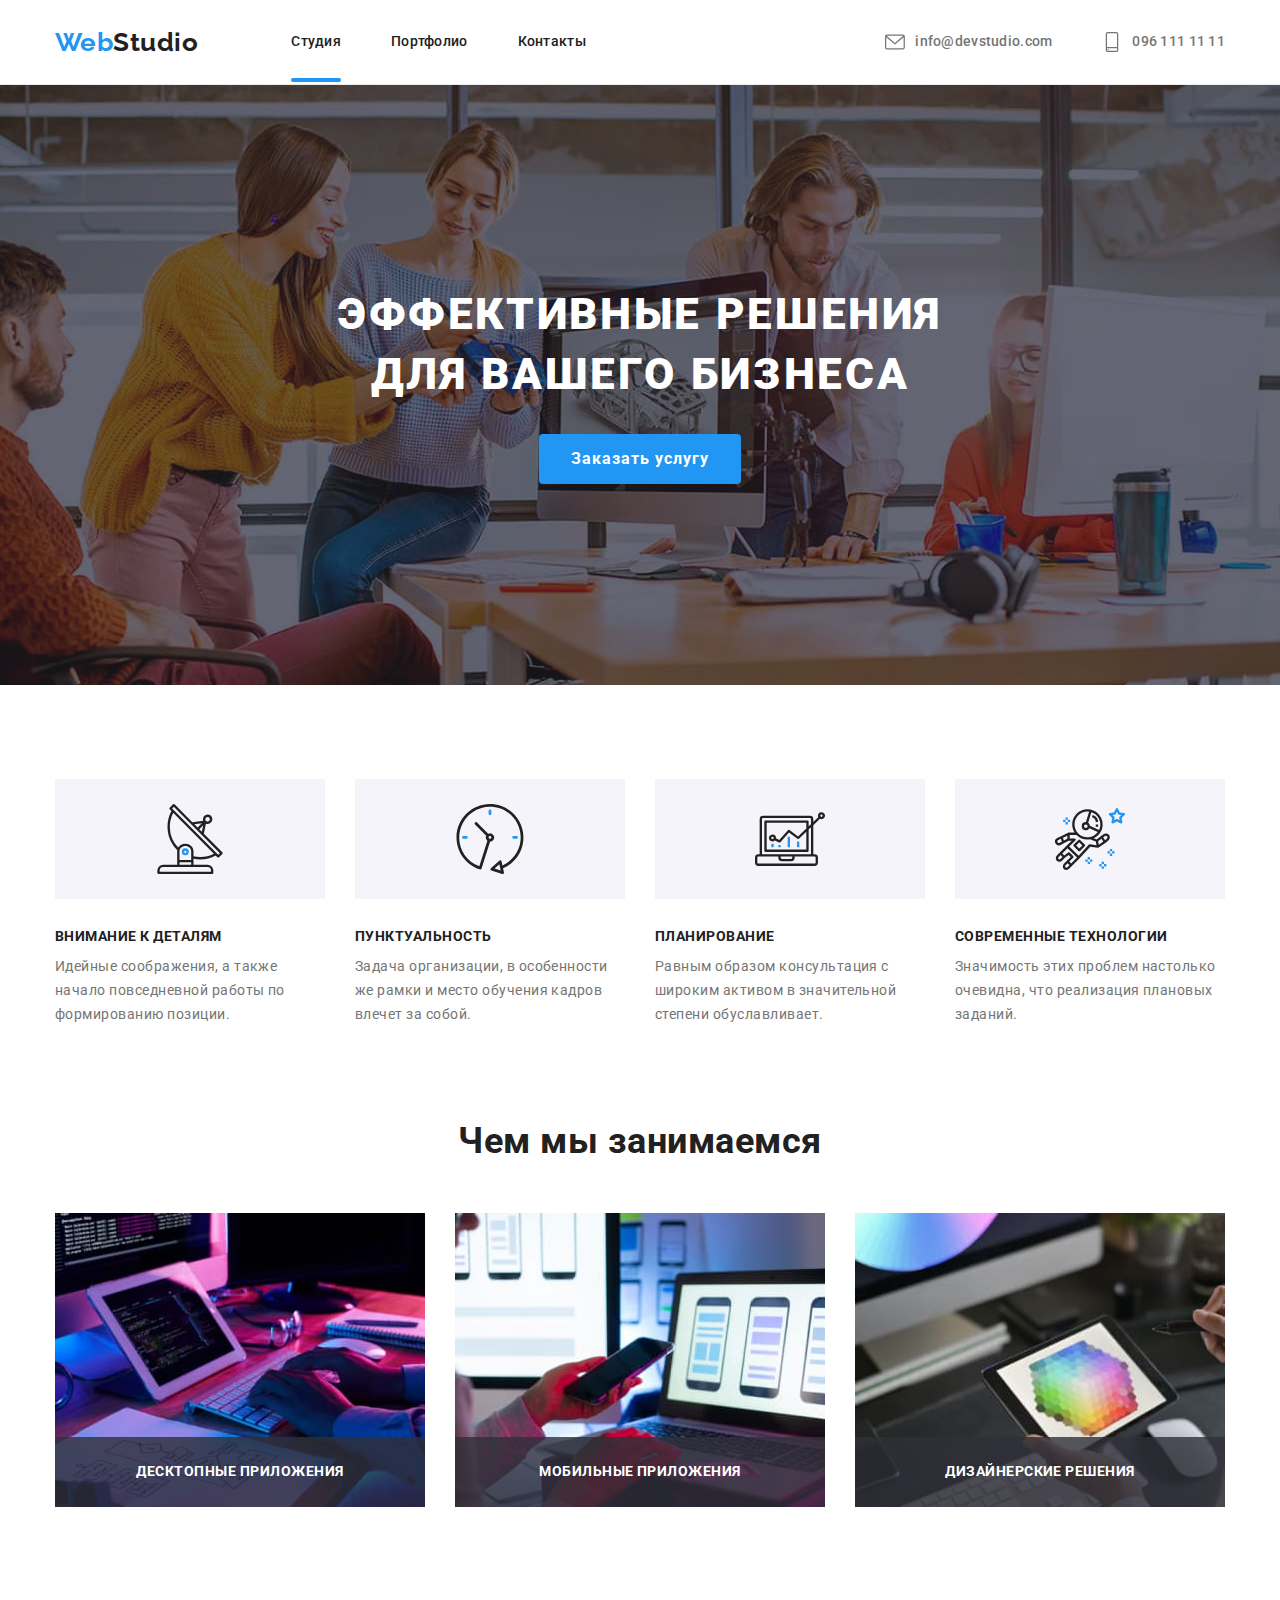
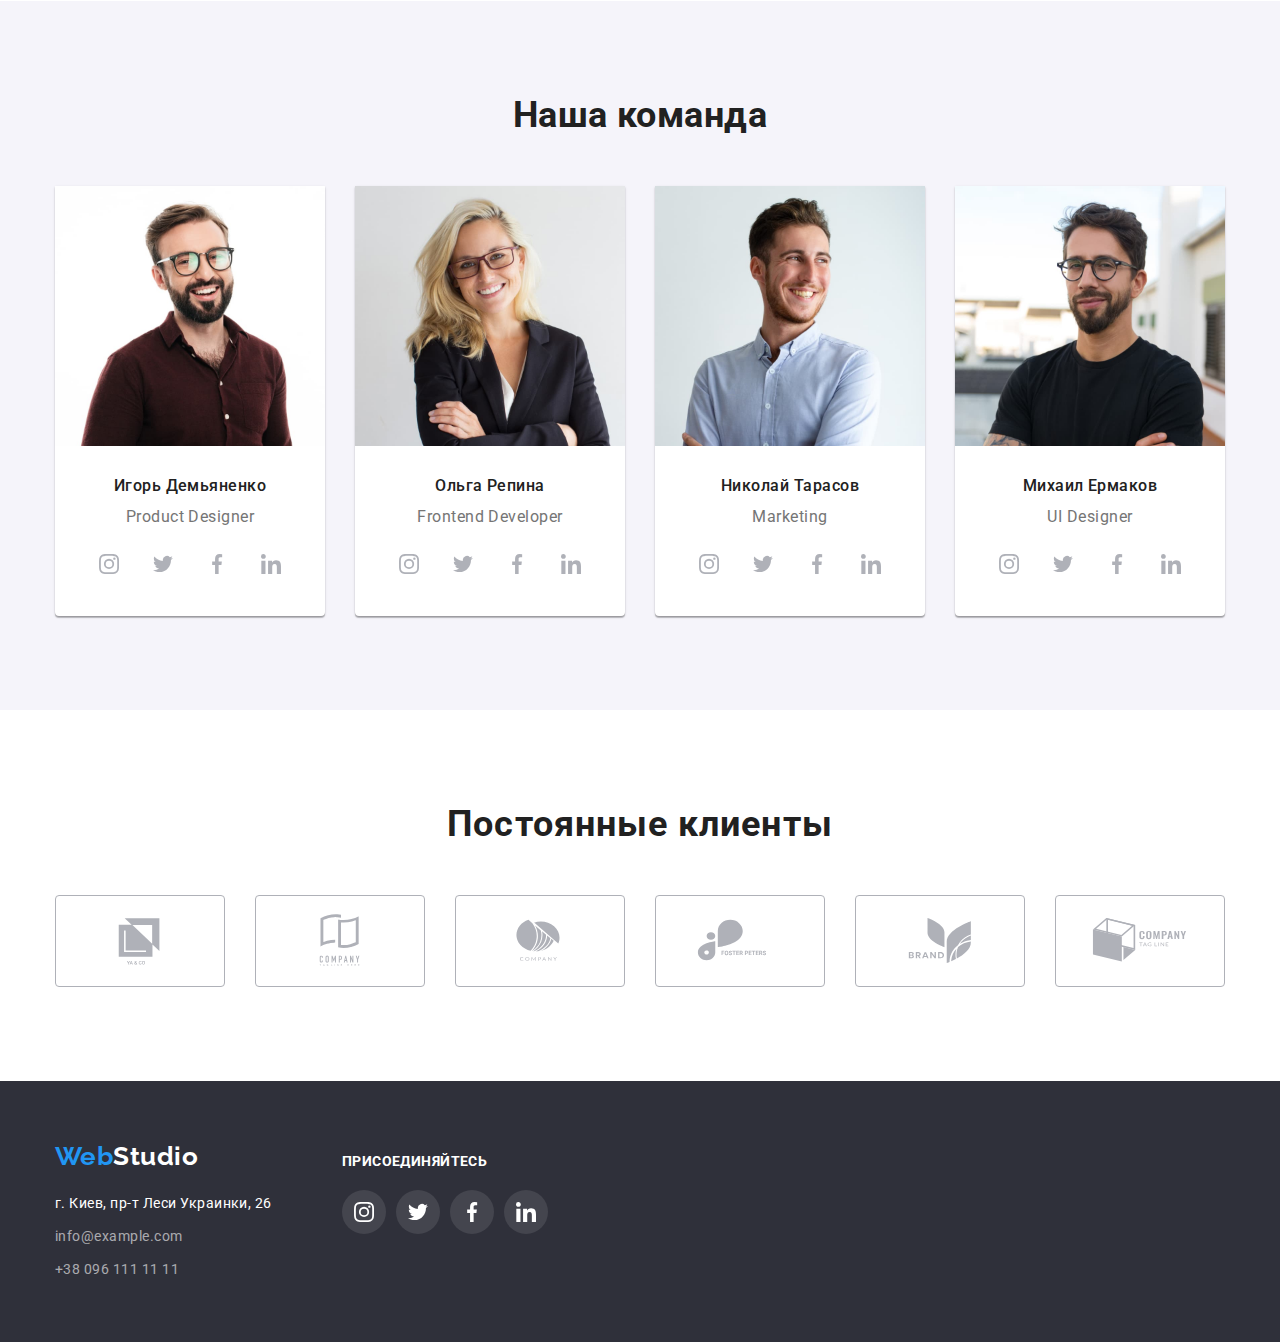
==== index.html @ 2c834f2f "hw-06" ====
<!DOCTYPE html>
<html lang="ru">
    <head>
        <meta charset="UTF-8" />
        <meta name="viewport" content="width=device-width, initial-scale=1.0" />
        <title>Document</title>
        <link rel="preconnect" href="https://fonts.googleapis.com">
        <link rel="preconnect" href="https://fonts.gstatic.com" crossorigin>    
        <link href="https://fonts.googleapis.com/css2?family=Raleway:wght@700&family=Roboto:wght@400;500;700;900&display=swap" 
        rel="stylesheet">
        <link rel="stylesheet" href="https://cdnjs.cloudflare.com/ajax/libs/modern-normalize/1.1.0/modern-normalize.min.css">
        <link rel="stylesheet" href="./css/styles.css">
    </head>
    <body>
<!-- Шапка сайта -->
        <header class="page-header">
            <div class="container header-nav">
                <a href="./index.html" lang="en" class="header-logo">Web<span class="black">Studio</span></a>
                <ul class="site-nav list">
                    <li class="item"><a href="./index.html" class="link current-page">Студия</a></li>
                    <li class="item"><a href="./portfolio.html" class="link">Портфолио</a></li>
                    <li class="item"><a href="./ffff.html" class="link">Контакты</a></li>
                </ul>
                <nav class="contact">
                    <ul class="contact list">
                        <li class="item">
                            <a href="mailto:info@devstudio.com" lang="en" class="link">
                                <div class="envelope">
                                <svg class="icon-envelope">
                                    <use href="images/icons.svg#icon-envelope">        
                                    </use>
                                </svg>
                                info@devstudio.com
                                </div>
                            </a>
                        </li>
                        <li class="item">
                            <a href="tel:+380961111111" class="link">
                                <div class="smartphone">
                                <svg class="icon-smartphone">
                                    <use href="images/icons.svg#icon-smartphone">        
                                    </use>
                                </svg>
                                096 111 11 11 
                                </div>
                            </a>
                        </li>
                    </ul>
                </nav>
            </div>
        </header>
    <main>
        <!-- Герой -->
    <section class="hero">
        <div class="container">
            <h1 class="hero-title">Эффективные решения <br> для вашего бизнеса</h1>
            <button type="button" class="button hero-button" data-modal-open>Заказать услугу</button>
        </div>
    </section>
    <!--преимущества-->
    <section class="section benefits">
        <div class="container">
            <h2 class="visually-hidden">Преимущества</h2>
            <ul class="list benefits-list">
                <li class="item">
                    <div class="benefits-icon">
                        <svg  class="advertising">
                            <use href="images/icons.svg#icon-advertising-antenna">       
                            </use>
                        </svg>
                    </div>    
                    <h3 class="title">Внимание к деталям</h3>
                    <p class="text">Идейные соображения, а также начало повседневной работы
                    по формированию позиции.</p>
                </li>
                <li class="item">
                    <div class="benefits-icon">
                        <svg  class="advertising">
                            <use href="images/icons.svg#icon-advertising-clock">       
                            </use>
                        </svg>
                    </div> 
                    <h3 class="title">Пунктуальность</h3>
                    <p class="text">Задача организации, 
                    в особенности же рамки и место обучения кадров влечет за собой.</p>
                </li>
                <li class="item">
                    <div class="benefits-icon">
                        <svg  class="advertising">
                            <use href="images/icons.svg#icon-advertising-diagram">       
                            </use>
                        </svg>
                    </div> 
                    <h3 class="title">Планирование</h3>
                    <p class="text">Равным образом консультация 
                    с широким активом в значительной степени обуславливает.</p>
                </li>
                <li class="item">
                    <div class="benefits-icon">
                        <svg  class="advertising">
                            <use href="images/icons.svg#icon-advertising-astronaut">       
                            </use>
                        </svg>
                    </div> 
                    <h3 class="title">Современные технологии</h3>
                    <p class="text">Значимость этих проблем 
                    настолько очевидна, что реализация плановых заданий.</p>
                </li>
            </ul>
        </div>
    </section>
    <!--чем мы занимаемся-->
    <section class="section specialization">
        <div class="container">
            <h2 class="specialization-title">Чем мы занимаемся</h2>
            <ul class="list specialization-list">
                <li class="item">
                    <a href="" class="link">
                        <img src="./images/main/hand-keyboard.jpg" 
                        alt="ноутбут в руке" 
                        width="370">
                        <div class="specialization-explanation">
                            <p class="specialization-explanation-text">Десктопные приложения</p>
                        </div>
                    </a>
                </li>
                <li class="item">
                    <a href="" class="link">
                        <img src="./images/main/hand-telephone.jpg" 
                        alt="телефон в руке" 
                        width="370">
                        <div class="specialization-explanation">
                            <p class="specialization-explanation-text">Мобильные приложения</p>
                        </div>
                    </a>
                </li>
                <li class="item">
                    <a href="" class="link">
                        <img src="./images/main/hand-tab.jpg" 
                        alt="планшет в руке" 
                        width="370">
                        <div class="specialization-explanation">
                            <p class="specialization-explanation-text">Дизайнерские решения</p>
                        </div>
                    </a>
                </li>
            </ul>
        </div>
    </section>
    <!--Наша команда-->
    <section class="section team">
        <div class="container">
            <h2 class="team-title">Наша команда</h2>
            <ul class="list team-list">
                <li class="item">
                    <img src="./images/main/igor.jpg" 
                    alt="игорь" 
                    width="270">
                    <div class="team-border">
                        <h3>Игорь Демьяненко</h3>
                        <p lang="en">Product Designer</p>
                    </div>
                    <ul class="list team-social">
                        <li class="item">
                            <a href="" class="link">
                                <svg class="team-icon">
                                    <use href="images/icons.svg#icon-instagram">
                                    </use>
                                </svg>
                            </a>
                        </li>
                        <li class="item">
                            <a href="" class="link">
                                <svg class="team-icon">
                                    <use href="images/icons.svg#icon-twitter">
                                    </use>
                                </svg>
                            </a>
                        </li>
                        <li class="item">
                            <a href="" class="link">
                                <svg class="team-icon">
                                    <use href="images/icons.svg#icon-facebook">
                                    </use>
                                </svg>
                            </a>
                        </li>
                        <li class="item">
                            <a href="" class="link">
                                <svg class="team-icon">
                                    <use href="images/icons.svg#icon-linkedin">
                                    </use>
                                </svg>
                            </a>
                        </li>
                    </ul> 
                </li>
                <li class="item">
                    <img src="./images/main/olga.jpg" 
                    alt="ольга" 
                    width="270">
                    <div class="team-border">
                        <h3>Ольга Репина</h3>
                        <p lang="en">Frontend Developer</p>
                    </div>
                    <ul class="list team-social">
                        <li class="item">
                            <a href="" class="link">
                                <svg class="team-icon">
                                    <use href="images/icons.svg#icon-instagram">
                                    </use>
                                </svg>
                            </a>
                        </li>
                        <li class="item">
                            <a href="" class="link">
                                <svg class="team-icon">
                                    <use href="images/icons.svg#icon-twitter">
                                    </use>
                                </svg>
                            </a>
                        </li>
                        <li class="item">
                            <a href="" class="link">
                                <svg class="team-icon">
                                    <use href="images/icons.svg#icon-facebook">
                                    </use>
                                </svg>
                            </a>
                        </li>
                        <li class="item">
                            <a href="" class="link">
                                <svg class="team-icon">
                                    <use href="images/icons.svg#icon-linkedin">
                                    </use>
                                </svg>
                            </a>
                        </li>
                    </ul> 
                </li>
                <li class="item">
                    <img src="./images/main/koly.jpg" 
                    alt="коля" 
                    width="270">
                    <div class="team-border">
                        <h3>Николай Тарасов</h3>
                        <p lang="en">Marketing</p>
                    </div>
                    <ul class="list team-social">
                        <li class="item">
                            <a href="" class="link">
                                <svg class="team-icon">
                                    <use href="images/icons.svg#icon-instagram">
                                    </use>
                                </svg>
                            </a>
                        </li>
                        <li class="item">
                            <a href="" class="link">
                                <svg class="team-icon">
                                    <use href="images/icons.svg#icon-twitter">
                                    </use>
                                </svg>
                            </a>
                        </li>
                        <li class="item">
                            <a href="" class="link">
                                <svg class="team-icon">
                                    <use href="images/icons.svg#icon-facebook">
                                    </use>
                                </svg>
                            </a>
                        </li>
                        <li class="item">
                            <a href="" class="link">
                                <svg class="team-icon">
                                    <use href="images/icons.svg#icon-linkedin">
                                    </use>
                                </svg>
                            </a>
                        </li>
                    </ul> 
                </li>
                <li class="item">
                    <img src="./images/main/misha.jpg" 
                    alt="миша" 
                    width="270">
                    <div class="team-border">
                        <h3>Михаил Ермаков</h3>
                        <p lang="en">UI Designer</p>
                    </div>
                    <ul class="list team-social">
                        <li class="item">
                            <a href="" class="link">
                                <svg class="team-icon">
                                    <use href="images/icons.svg#icon-instagram">
                                    </use>
                                </svg>
                            </a>
                        </li>
                        <li class="item">
                            <a href="" class="link">
                                <svg class="team-icon">
                                    <use href="images/icons.svg#icon-twitter">
                                    </use>
                                </svg>
                            </a>
                        </li>
                        <li class="item">
                            <a href="" class="link">
                                <svg class="team-icon">
                                    <use href="images/icons.svg#icon-facebook">
                                    </use>
                                </svg>
                            </a>
                        </li>
                        <li class="item">
                            <a href="" class="link">
                                <svg class="team-icon">
                                    <use href="images/icons.svg#icon-linkedin">
                                    </use>
                                </svg>
                            </a>
                        </li>
                    </ul> 
                </li>
            </ul>
        </div>
    </section>
    <!--Постоянные клиенты-->
    <section class="section customers">
        <div class="container">
            <h2 class="customers-title">Постоянные клиенты</h2>
            <ul class="list customers-list">
                <li class="item">
                    <a href="" class="link">
                        <svg class="cliet-icon">
                            <use href="images/icons.svg#icon-client-1">      
                            </use>
                        </svg>
                    </a>
                </li>
                <li class="item">
                    <a href="" class="link">
                        <svg class="cliet-icon">
                            <use href="images/icons.svg#icon-client-2">      
                            </use>
                        </svg>
                    </a>
                </li>
                <li class="item">
                    <a href="" class="link">
                        <svg class="cliet-icon">
                            <use href="images/icons.svg#icon-client-3">      
                            </use>
                        </svg>
                    </a>
                </li>
                <li class="item">
                    <a href="" class="link">
                        <svg class="cliet-icon">
                            <use href="images/icons.svg#icon-client-6">      
                            </use>
                        </svg>
                    </a>
                </li>
                <li class="item">
                    <a href="" class="link">
                        <svg class="cliet-icon">
                            <use href="images/icons.svg#icon-client-4">      
                            </use>
                        </svg>
                    </a>
                </li>
                <li class="item">
                    <a href="" class="link">
                        <svg class="cliet-icon">
                            <use href="images/icons.svg#icon-client-5">      
                            </use>
                        </svg>
                    </a>
                </li>
            </ul>
        </div>
    </section>
    </main>
    <!--модальное окно-->
        <div class="backdrop is-hidden" data-modal>
            <div class="modal">
                <button type="button" class="button-modal" data-modal-close>
                    <svg class="icon-close-black">
                        <use href="images/icons.svg#close-black">
                        </use>
                    </svg>
                </button>
            </div>
        </div>
        <script src="./js/modal.js">
        </script>
    </body>
    <!--Футер-->
    <footer class="footer">
        <div class="container">
            <div class="footer-adress">
                <a href="" lang="en" class="footer-logo">Web<span class="white">Studio</span></a>
                <address class="footer-adress">
                    <ul class="list footer-list">
                        <li class="item"><a href="" class="map"> г. Киев, пр-т Леси Украинки, 26 </a></li>
                        <li class="item"><a href="mailto:info@example.com" lang="en" class="nav">info@example.com</a></li>
                        <li class="item"><a href="tel:+380961111111" class="nav">+38 096 111 11 11</a></li>
                    </ul>
                </address>
            </div>
            <div class="footer-join">
                <h2 class="join-title">присоединяйтесь</h2>
                <ul class="list join-list">
                    <li class="item">
                        <a href="" class="link">
                           <svg class="join-social">
                               <use href="images/icons.svg#icon-instagram">
                               </use>
                           </svg>         
                        </a>
                    </li>
                    <li class="item">
                        <a href="" class="link">
                           <svg class="join-social">
                               <use href="images/icons.svg#icon-twitter">
                               </use>
                           </svg>         
                        </a>
                    </li>
                    <li class="item">
                        <a href="" class="link">
                           <svg class="join-social">
                               <use href="images/icons.svg#icon-facebook">
                               </use>
                           </svg>         
                        </a>
                    </li>
                    <li class="item">
                        <a href="" class="link">
                           <svg class="join-social">
                               <use href="images/icons.svg#icon-linkedin">
                               </use>
                           </svg>         
                        </a>
                    </li>
                </ul>
            </div> 
        </div> 
    </footer>
</html>
---- css/styles.css ----
:root {
  --primary-text-color: #212121;
  --secondary-text-color: #757575;
  --logo-color: #2196f3;
  --header-background-color: #ffffff;
  --benefits-background-color: #ffffff;
  --team-background-color: #f5f4fa;
  --footer-background-color: #2f303a;
  --accent-color: #2196f3;
  --footer-nav-color: rgba(255, 255, 255, 0.6);
  --button-color:#ffffff;
  --button-background-color:#2196F3;
  /*страница портфолио*/
  --button-back-portfolio-first:#F5F4FA;
  --button-col-portfolio-first:#212121;
  --button-back-portfolio-second:#2196F3;
  --button-col-portfolio-second:#ffffff;
  /*анимация*/
  --transition-duration: 250ms;
  --transition-timing-function: cubic-bezier(0.4, 0, 0.2, 1);

}


/*сбросить точки в списках*/
.list {
    padding: 0;
    margin: 0;
    list-style: none;
}



body {
    font-family: roboto, raleway sans-serif;
    letter-spacing: 0.03em;
    
    color: var(--primary-text-color);
    background-color: var(--benefits-background-color);
    
}

h2{
    font-weight: 700;
    font-size: 36px;
    line-height: 1.16;
    text-align: center;
}

img{

    display: block;
    height: auto;
    max-width: 100%;
}

svg{
    fill: currentColor;
}

.icon{
    fill: currentColor;
}

.visually-hidden {
    position: absolute;
    white-space: nowrap;
    width: 1px;
    height: 1px;
    overflow: hidden;
    border: 0;
    padding: 0;
    clip: rect(0 0 0 0);
    clip-path: inset(50%);
    margin: -1px;
  }

  .container {
    width: 1200px;
    padding-left: 15px;
    padding-right: 15px;
    margin-left: auto;
    margin-right: auto;
  }


  /*ХЕДЕР*/


.page-header{
    border-bottom: 1px solid #ECECEC;
    background-color: var(--header-background-color);
}

.header-nav{
    display: flex;
    align-items: center;
}

.header-logo {

    margin-right: 93px;

    font-family: Raleway;
    font-weight: 700;
    font-size: 26px;
    line-height: 1.19;

    color: var(--logo-color);
    text-decoration: none;
}

.black{
    color: #212121;
}

.white{
    color: #ffffff;
}

.site-nav{
    display: flex;
}

.site-nav .item{
    position: relative;

    display: flex;
}

.site-nav .item:not(:last-child){
    margin-right: 50px;
}

.site-nav .link{

    display: block;
    padding-top: 32px;
    padding-bottom: 32px;

    font-weight: 500;
    font-size: 14px;
    line-height: 1.14;
    letter-spacing: 0.02em;

    color: var(--primary-text-color);
    text-decoration: none;

    transition-property: color;
    transition-duration: var(--transition-duration); 
    transition-timing-function: var(--transition-timing-function);
}

.site-nav .link:hover,
.site-nav .link:focus{

    color: var( --accent-color);
    text-decoration: none;

}

.current-page::after{
    position: absolute;

    content: '';
    display: block;
    height: 4px;
    width: 100%;
    bottom: 0;

    background-color: var(--accent-color);
    border-radius: 2px;
}

.contact{
    display: flex;
    margin-left: auto;
}

.contact .item:not(:last-child){
    margin-right: 50px;
}

.contact .link{

    display: block;
    padding-top: 32px;
    padding-bottom: 32px;

    font-weight: 500;
    font-size: 14px;
    line-height: 1.14;
    letter-spacing: 0.02em;

    color: var(--secondary-text-color);
    text-decoration: none;

    transition-property: color;
    transition-duration: var(--transition-duration); 
    transition-timing-function: var(--transition-timing-function);
}

.contact .link:hover,
.contact .link:focus{

    color: var(--accent-color);
    text-decoration: none;
}

.contact .link .icon-envelope{
    transition-property: fill;
    transition-duration: var(--transition-duration); 
    transition-timing-function: var(--transition-timing-function);
}

.contact .link:hover .icon-envelope,
.contact .link:focus .icon-envelope{

    fill: var(--accent-color);
}



.envelope{
    display: flex;
    align-items: center;
}

.icon-envelope{
    height: 20px;
    width: 20px;
    margin-right: 10px;
    object-position: initial;
}

.smartphone{
    display: flex;
    align-items: center;
}

.icon-smartphone{
    height: 20px;
    width: 20px;
    margin-right: 10px;
    object-position: initial;
}


.contact .link:hover .icon-smartphone,
.contact .link:focus .icon-smartphone{
    fill: var(--accent-color);
}






/*Герой*/

.hero{
    height: 600px;
    max-width: 1600px;
    margin-left: auto;
    margin-right: auto;
    padding-top: 200px;
    padding-bottom: 200px;

    text-align: center;
    
    background-color: #2F303A;
    background-image: linear-gradient(to right,
    rgba(47, 48, 58, 0.4),
    rgba(47, 48, 58, 0.4)
    ),
    url(../images/main/hero.jpg);
    background-size: auto;
    background-position: center;
    background-repeat: no-repeat;
}

.hero-title{
    margin-top: 0;
    margin-bottom: 30;

    font-weight: 900;
    font-size: 44px;
    line-height: 1.36;

    letter-spacing: 0.06em;
    text-transform: uppercase;

    color:#FFFFFF;
}

.button{
    display: inline-block;
    min-width: 73px;
    border: 0px solid transparent;

    font-family: roboto, sans-serif;
    cursor: pointer;
    border-radius: 4px;

    text-align: center;
}

.hero-button{
    padding: 10px 32px;

    font-weight: 700;
    font-size: 16px;
    line-height: 1.88;
    letter-spacing: 0.06em;

    color: var(--button-color);
    background-color: var(--button-background-color);
}


/*чем мы занимаемся 1*/


.section{
    padding-top: 94px;
    padding-bottom: 94px;
}

.benefits{
}

.benefits-list{
    display: flex;
    flex-wrap: wrap;
}

.benefits-list .item{
    width: 270px;
    margin-right: 30px;
}

.benefits-list .item:last-child{
    margin-right: 0;
}

.benefits-icon{
    display: flex;
    justify-content: center;
    align-items: center;

    height: 120px;
    width: 270px;
    background-color: #F5F4FA;
}

.advertising{
    height: 70px;
    width: 70px;

    background-position: center;
}

.benefits-list .title{
    margin-top: 30px;
    margin-bottom: 10px;

    font-weight: 700;
    font-size: 14px;
    line-height: 1.14;
    text-transform: uppercase;
}

.benefits-list .text{
    margin-top: 0;
    margin-bottom: 0;

    font-size: 14px;
    line-height: 1.71;
    color: var(--secondary-text-color);
}


/*чем мы занимаемся 2*/


.specialization{
    padding-top: 0;
}


.specialization-title{
    margin-top: 0;
    margin-bottom: 50px;
}

.specialization-list{
    display: flex;
    position: relative;
}

.specialization-list .item{
    margin-right: 30px;
}

.specialization-list .item:last-child{
    margin-right: 0;
}

.specialization-explanation{
    position: absolute;

    display: flex;
    justify-content: center;
    align-items: center;

    height: 70px;
    width: 370px;
    bottom: 0;

    background-color: rgba(47, 48, 58, 0.8);
}

.specialization-explanation-text{
    margin:0;

    font-weight: 700;
    font-size: 14px;
    line-height: 1.14;
    text-align: center;
    text-transform: uppercase;

    color: #FFFFFF;
}


/*наша команда*/


.team{

    background-color: var(--team-background-color);
}

.team-title{
    margin-top: 0;
    margin-bottom: 50px;
}

.team-list{
    display: flex;

    text-align: center; 
}

.team-list .item{
    width: calc((100%-90px)/4);
    margin-right: 30px;
    
    box-shadow: 0px 1px 3px rgba(0, 0, 0, 0.12), 0px 1px 1px rgba(0, 0, 0, 0.14), 0px 2px 1px rgba(0, 0, 0, 0.2);
    border-radius: 0px 0px 4px 4px;

    background-color: #FFFFFF;
}

.team-list .item:last-child{
    margin-right: 0;
}

.team-border{
    padding-top: 30px;
    padding-bottom: 16px;
}

.team-list .item h3{
    margin-top: 0;
    margin-bottom: 10px;

    font-weight: 500;
    font-size: 16px;
    line-height: 1.27;

    text-align: center;
}

.team-list .item p{
    margin-top: 0;
    margin-bottom: 0;

    font-size: 16px;
    line-height: 1.19;

    text-align: center;

    color: var(--secondary-text-color);
}


.team-social{
    display: inline-flex;
    margin-bottom: 30px;
    margin-left: auto;
    margin-right: auto;
    
}

.team-social .item{
    
    border-radius: 50%;

    box-shadow: none;
}

.team-social .item:not(:last-child){
    margin-right: 10px;
}

.team-social .link{
    display: flex;
    justify-content: center;
    align-items: center;

    height: 44px;
    width: 44px;

    border-radius: 50%;

    cursor: pointer;

    transition-property: background-color;
    transition-duration: var(--transition-duration); 
    transition-timing-function: var(--transition-timing-function);
}

.team-social .link:hover,
.team-social .link:focus{
    background-color: var(--accent-color);
}

.team-social .link .team-icon{
    transition-property: fill;
    transition-duration: var(--transition-duration); 
    transition-timing-function: var(--transition-timing-function);
}

.team-social .link:hover .team-icon,
.team-social .link:focus .team-icon{
    fill: #ffffff;
}

.team-icon{
    height: 20px;
    width: 20px;
    fill: #AFB1B8;
}


/*Постоянные клиенты*/


.customers-title{
    margin-top: 0;
    margin-bottom: 50px;

    letter-spacing: 0.03em;
}

.customers-list{
    display: flex;
}

.customers-list .item{
    margin-right: 30px;
    border-radius: 4px;
}

.customers-list .item:last-child{
    margin-right: 0;
}

.customers-list .link{

    display: flex;
    justify-content: center;
    align-items: center;
    
    height: 92px;
    width: 170px;

    border: 1px solid #AFB1B8;
    box-sizing: border-box;
    border-radius: 4px;

    transition-property: border-color;
    transition-duration: var(--transition-duration); 
    transition-timing-function: var(--transition-timing-function);
}

.customers-list .link:hover,
.customers-list .link:focus{

    border-color: var(--accent-color);
}

.customers-list .link:hover .cliet-icon,
.customers-list .link:focus .cliet-icon{
    
    fill:var(--accent-color)
}

.cliet-icon{

    height: 60px;
    width: 106px;

    fill: #AFB1B8;

    transition-property: fill;
    transition-duration: var(--transition-duration); 
    transition-timing-function: var(--transition-timing-function);
}


/*ФУТЕР*/


.footer{
    padding-top: 60px;
    padding-bottom: 60px;

    background-color: var(--footer-background-color);
}

.footer .container{
    display: flex;
}

.footer-logo {
    display: block;
    margin-top: 0;
    margin-bottom: 20px;

    font-family: Raleway;
    font-weight: 700;
    font-size: 26px;
    line-height: 1.19;

    color: var(--logo-color);
    text-decoration: none;
}

.footer-adress{
    display: inline-block;
    font-size: 14px;
    line-height: 1.71;
    font-style: normal;
}

.footer-list .item:not(:last-child){
    margin-bottom: 9px;
}

.footer-adress .map{
    margin-top: 0;

    color: #FFFFFF;
    text-decoration: none;
    
    transition-property: color;
    transition-duration: var(--transition-duration); 
    transition-timing-function: var(--transition-timing-function);
}

.footer-adress .nav{
    color:var(--footer-nav-color);
    text-decoration: none;

    transition-property: color;
    transition-duration: var(--transition-duration); 
    transition-timing-function: var(--transition-timing-function);
}

.footer-list .map:hover,
.footer-list .map:focus{
    color: var(--accent-color);
    text-decoration: none;
}

.footer-list .nav:focus,
.footer-list .nav:hover{
    color: var(--accent-color);
    text-decoration: none;
}

.footer-join{
    display: inline-block;

    margin-left: 70px;
    padding-top: 12px;

}

.join-title{
    margin-top: 0;
    margin-bottom: 20px;

    font-size: 14px;
    line-height: 1,14;
    letter-spacing: 0.03em;
    text-transform: uppercase;
    text-align: left;

    color: #FFFFFF;
}

.join-list{
    display: flex;
    margin-top: 0;
    margin-bottom: 0;
    
}

.join-list .item{
    height: 44px;
    width: 44px;
    border-radius: 50%;

    background-color: rgba(255, 255, 255, 0.1);
}


.join-list .item:not(:last-child){
    margin-right: 10px;
}

.join-list .link{
    display: flex;
    justify-content: center;
    align-items: center;

    height: 44px;
    width: 44px;
    border-radius: 50%;

    cursor: pointer;

    transition-property: background-color;
    transition-duration: var(--transition-duration); 
    transition-timing-function: var(--transition-timing-function);
}

.join-list .link:focus,
.join-list .link:hover{
    background-color: var(--accent-color);
}

.join-social{
    height: 20px;
    width: 20px;
    fill: #ffffff;
}


/*модальное окно*/


.backdrop{
    position: fixed;
    opacity: 1;

    top: 0;
    left: 0;

    height: 100%;
    width: 100%;

    background-color: rgba(0, 0, 0, 0.2);

    transition: opacity 
    var(--transition-duration)
    var(--transition-timing-function);
}

.backdrop.is-hidden{
    opacity: 0;
    pointer-events: none;
}

.backdrop.is-hidden .modal{
    opacity: 0;
    transform: translate(-50%, -50%) scale(2, 0.5);
}

.modal{
    position: absolute;
    opacity: 1;

    top: 50%;
    left: 50%;

    min-height: 581px;
    min-width: 528px;

    border-radius: 4px;

    box-shadow: 0px 1px 3px rgba(0, 0, 0, 0.12), 
    0px 1px 1px rgba(0, 0, 0, 0.14), 
    0px 2px 1px rgba(0, 0, 0, 0.2);
    
    background-color: #FFFFFF;

    transform: translate(-50%, -50%) scale(1);

    transition: opacity 
    var(--transition-duration)
    var(--transition-timing-function),
    transform
    var(--transition-duration)
    var(--transition-timing-function);
}

.button-modal{
    position: absolute;

    top: 8px;
    right: 8px;

    display: flex;
    justify-content: center;
    align-items: center;

    min-width: 30px;
    height: 30px;
    
    border: 1px solid rgba(0, 0, 0, 0.1);
    border-radius: 50%;

    background: #FFFFFF;
}

.icon-close-black{
    margin: 0;

    height: 18px;
    width: 18px;
    fill: #000000;
}



/*СТРАНИЦА-ПОРТФОЛИО*/





.portfolio{

}

.portfolio-nav{
    display: flex;
    justify-content: center;
    margin-bottom: 50px;
}

.portfolio-nav .item.item:not(:last-child){
    padding-right: 8px;
}

.button-portfolio{
    padding: 6px 22px;
    border-radius: 4px;

    font-weight: 500;
    font-size: 16px;
    line-height: 1.63;

    color: var(--button-col-portfolio-first);
    background-color: var(--button-back-portfolio-first);

    transition-property: color, background-color, box-shadow;
    transition-duration: var(--transition-duration), var(--transition-duration), var(--transition-duration); 
    transition-timing-function: var(--transition-timing-function),
    var(--transition-timing-function),
    var(--transition-timing-function);
}

.button-portfolio:hover,
.button-portfolio:focus{
    color: var(--button-col-portfolio-second);
    background-color: var(--button-back-portfolio-second);

    box-shadow: 0px 3px 1px rgba(0, 0, 0, 0.1), 
    0px 1px 2px rgba(0, 0, 0, 0.08), 
    0px 2px 2px rgba(0, 0, 0, 0.12);

    border-radius: 4px;
}

.content-list{
    display: flex;
    flex-wrap: wrap;
}

.content-list .item{
    width: 370px;
    margin-right: 30px;
    margin-bottom: 30px;

    transition-property: box-shadow;
    transition-duration: var(--transition-duration); 
    transition-timing-function: var(--transition-timing-function);
}

.content-list .item:hover{
    box-shadow: 0px 1px 1px rgba(0, 0, 0, 0.12), 
    0px 4px 4px rgba(0, 0, 0, 0.06), 
    1px 4px 6px rgba(0, 0, 0, 0.16);
}

.content-list .item:nth-child(3n){
    margin-right: 0;
}

.content-list .item:nth-last-child(-n+3){
    margin-bottom: 0;
}

.content-list .link{
    text-decoration: none;
    color: var(--primary-text-color);
}

.explanation{
    position: relative;
    overflow: hidden;
}

.explanation-text{
    position: absolute;
    
    padding: 63px 24px;
    margin: 0;

    width: 100%;
    height: 100%;
    top: 0;
    left: 0;
    
    font-size: 18px;
    line-height: 1.6;

    color: #FFFFFF;
    background: rgba(33, 150, 243, 0.9);

    transition-property: transform;
    transition-duration: var(--transition-duration); 
    transition-timing-function: var(--transition-timing-function);

    transform: translateY(100%);
}

.content-list .item:hover .explanation-text{
    transform: translateY(0);
}

.portfolio-border{
    box-sizing: border-box;

    width: 370px;
    
    padding-top: 20px;
    padding-right: 24px;
    padding-bottom: 20px;
    padding-left: 24px;
    border: 1px solid #EEEEEE;
    border-top: 0;

    background: #FFFFFF;
}

.content-list .item h3{
    margin-top: 0px;
    margin-bottom: 4px;

    font-weight: 700;
    font-size: 18px;
    line-height: 2;

    letter-spacing: 0.06em;
}

.content-list-text{
    margin-top: 0;
    margin-bottom: 0;

    font-size: 16px;
    line-height: 1.88;

    color: var(--secondary-text-color);
}
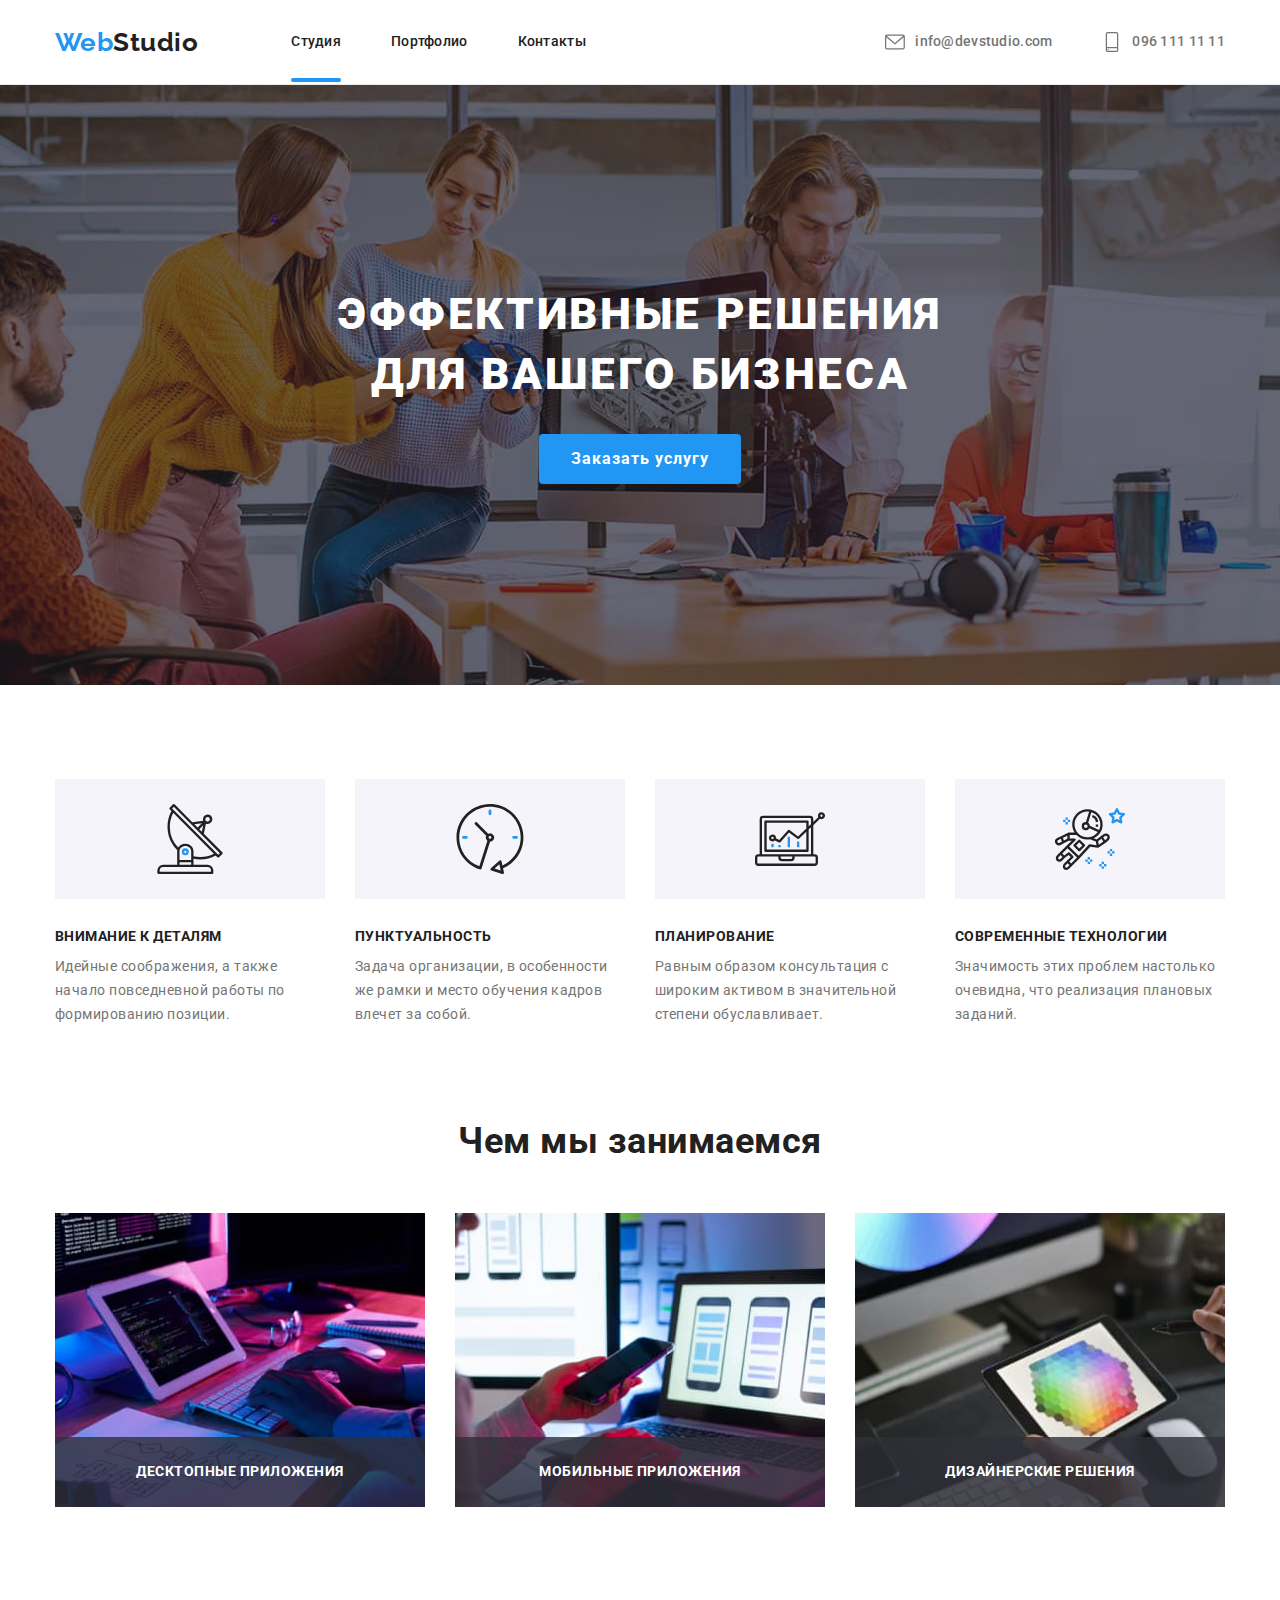
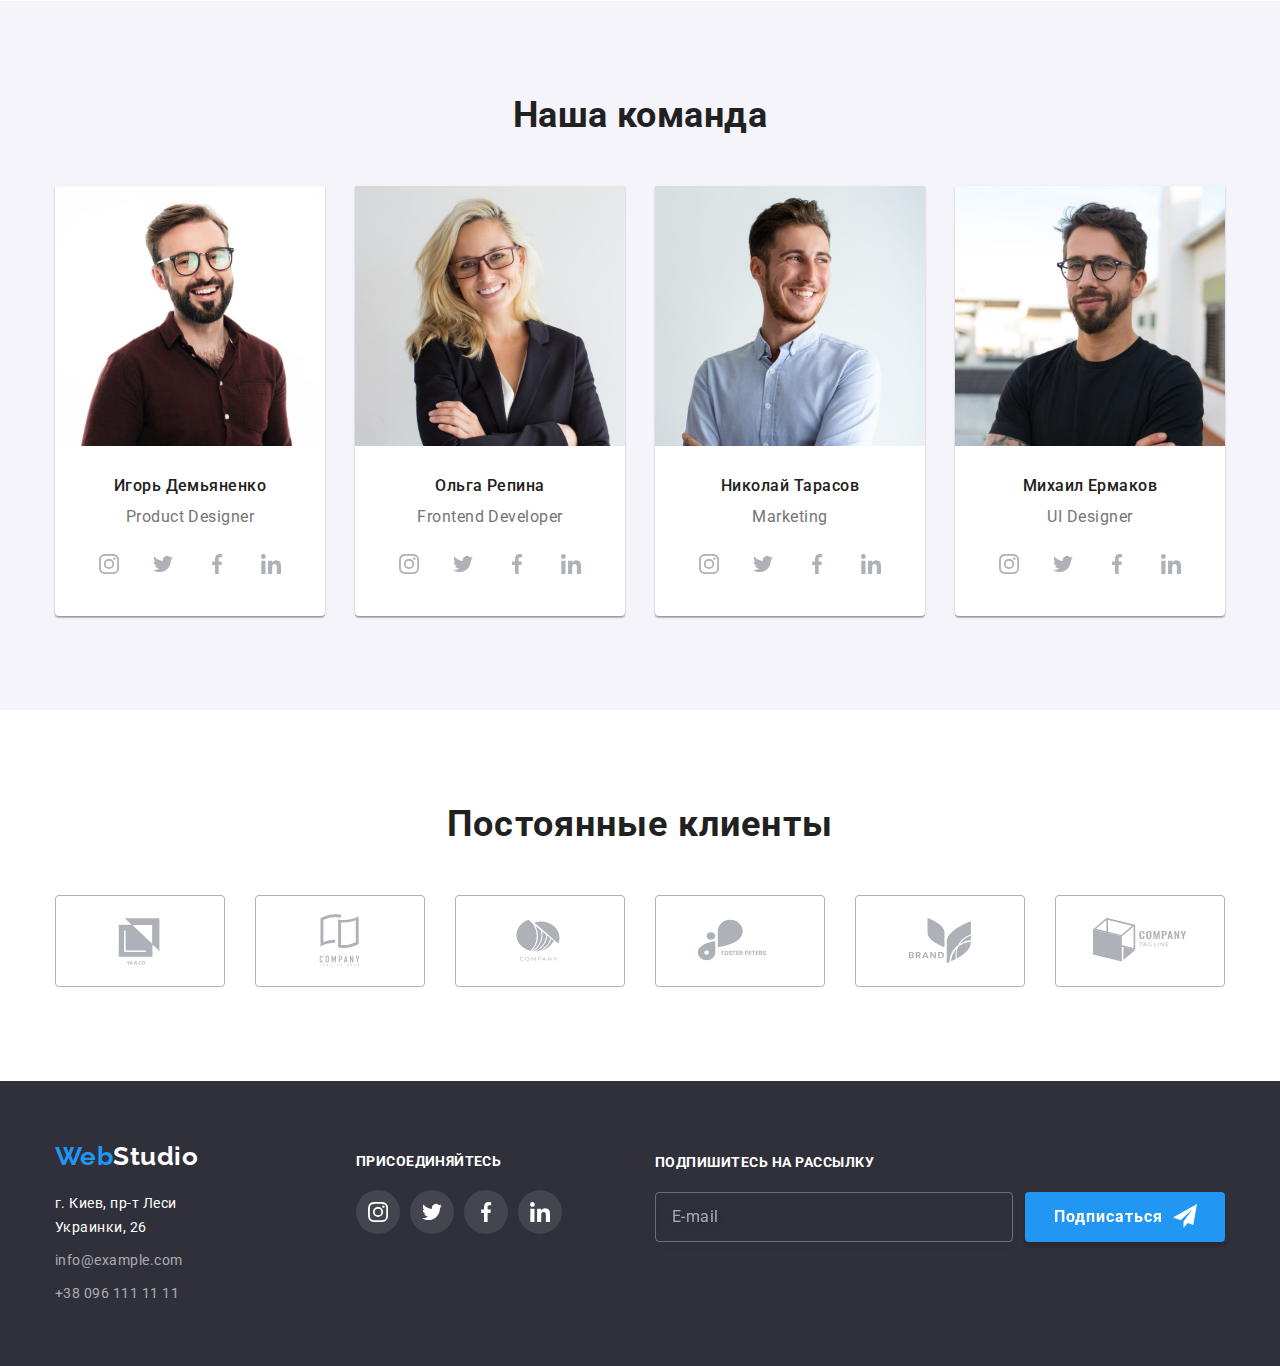
==== commit 69a1cf90: "hw-06" ====
--- a/index.html
+++ b/index.html
@@ -393,6 +393,31 @@
                         </use>
                     </svg>
                 </button>
+                <h2 class="modal-titel">Оставьте свои данные, мы вам перезвоним</h2>
+                <div class="form-field">
+                    <label for="name" class="form-label">Имя</label>
+                    <input 
+                        type="text"
+                        name="name"
+                        id="name"
+                        class="form-input">
+                </div>
+                <div class="form-field">
+                    <label for="telefon" class="form-label">Телефон</label>
+                    <input 
+                        type="tel"
+                        name="telefon"
+                        id="telefon"
+                        class="form-input">
+                </div>
+                <div class="form-field">
+                    <label for="mail" class="form-label">Почта</label>
+                    <input 
+                        type="email"
+                        name="mail"
+                        id="mail"
+                        class="form-input">
+                </div>
             </div>
         </div>
         <script src="./js/modal.js">
@@ -447,7 +472,23 @@
                         </a>
                     </li>
                 </ul>
-            </div> 
+            </div>
+            <div class="footer-subscribe">
+                <b class="title-subscribe">Подпишитесь на рассылку</b>
+                <div class="subscribe-form">
+                    <input type="email" 
+                    name="mail" 
+                    placeholder="E-mail" 
+                    class="subscribe-input">
+                    <button type="submit" 
+                    class="subscribe-submit">Подписаться
+                        <svg class="icon-footer-send">
+                            <use href="images/icons.svg#footer-send">
+                            </use>
+                        </svg>
+                    </button>
+                </div>
+            </div>
         </div> 
     </footer>
 </html>--- a/css/styles.css
+++ b/css/styles.css
@@ -650,6 +650,9 @@
 
 .footer-adress{
     display: inline-block;
+
+    margin-right: 70px;
+
     font-size: 14px;
     line-height: 1.71;
     font-style: normal;
@@ -694,7 +697,7 @@
 .footer-join{
     display: inline-block;
 
-    margin-left: 70px;
+    margin-right: 93px;
     padding-top: 12px;
 
 }
@@ -759,6 +762,92 @@
     fill: #ffffff;
 }
 
+.footer-subscribe{
+    display: inline-block;
+    
+    padding-top: 12px; 
+}
+
+.title-subscribe{
+    margin: 0;
+
+    font-weight: 700;
+    font-size: 14px;
+    line-height: 1,14;
+    text-transform: uppercase;
+
+    color: #FFFFFF;
+}
+
+.subscribe-form {
+    display: flex;
+    justify-content: center;
+    align-items: center;
+
+    margin-top: 20px;
+}
+
+.subscribe-input{
+    height: 50px;
+    width: 358px;
+
+    margin-right: 12px;
+    padding: 15px 16px;
+
+    border: 1px solid rgba(255, 255, 255, 0.3);
+    border-radius: 4px;
+
+    filter: drop-shadow(0px 4px 4px rgba(0, 0, 0, 0.15));
+
+    background-color: inherit;
+}
+
+.subscribe-input::placeholder{
+    font-size: 16px;
+    line-height: 1.25;
+
+    letter-spacing: 0.03em;
+    color: rgba(255, 255, 255, 0.6);
+}
+
+.subscribe-submit{
+    position: relative;
+    height: 50px;
+    width: 200px;
+
+    padding: 10px 29px;
+
+    cursor: pointer;
+
+    box-shadow: 0px 4px 4px rgba(0, 0, 0, 0.15);
+    border-radius: 4px;
+    border-width: 0;
+
+    background: #2196F3;
+
+    font-weight: 700;
+    font-size: 16px;
+    line-height: 1.88;
+    letter-spacing: 0.06em;
+    text-align: left;
+
+    color: #FFFFFF;
+}
+
+.icon-footer-send{
+    position: absolute;
+    top: 12px;
+    right: 28px;
+
+    margin-left: 10px;
+
+    height: 24px;
+    width: 24px;
+
+    background-color: #2196F3;
+    fill: #FFFFFF;
+}
+
 
 /*модальное окно*/
 
@@ -799,6 +888,8 @@
 
     min-height: 581px;
     min-width: 528px;
+
+    padding: 40px;
 
     border-radius: 4px;
 
@@ -824,6 +915,8 @@
     top: 8px;
     right: 8px;
 
+    cursor: pointer;
+
     display: flex;
     justify-content: center;
     align-items: center;
@@ -835,6 +928,16 @@
     border-radius: 50%;
 
     background: #FFFFFF;
+}
+
+.button-modal .icon-close-black{
+    transition-property: fill;
+    transition-duration: var(--transition-duration); 
+    transition-timing-function: var(--transition-timing-function);
+}
+
+.button-modal:hover .icon-close-black{
+    fill: var(--accent-color);
 }
 
 .icon-close-black{
@@ -843,6 +946,45 @@
     height: 18px;
     width: 18px;
     fill: #000000;
+}
+
+.modal-titel{
+    margin-top: 0;
+    margin-bottom: 12px;
+
+    font-size: 20px;
+    line-height: 1.15;
+
+    color: #212121;
+}
+
+
+.form-field{
+    display: flex;
+    flex-direction: column;
+
+    margin-bottom: 10px;
+
+}
+
+.form-label{
+    font-size: 12px;
+    line-height: 1.17;
+
+    letter-spacing: 0.01em;
+
+    color: #757575;
+}
+
+.form-input{
+    width: 448px;
+    height: 40px;
+
+    border: 1px solid rgba(33, 33, 33, 0.2);
+    box-sizing: border-box;
+    border-radius: 4px;
+
+    background-color: inherit;
 }
 
 
